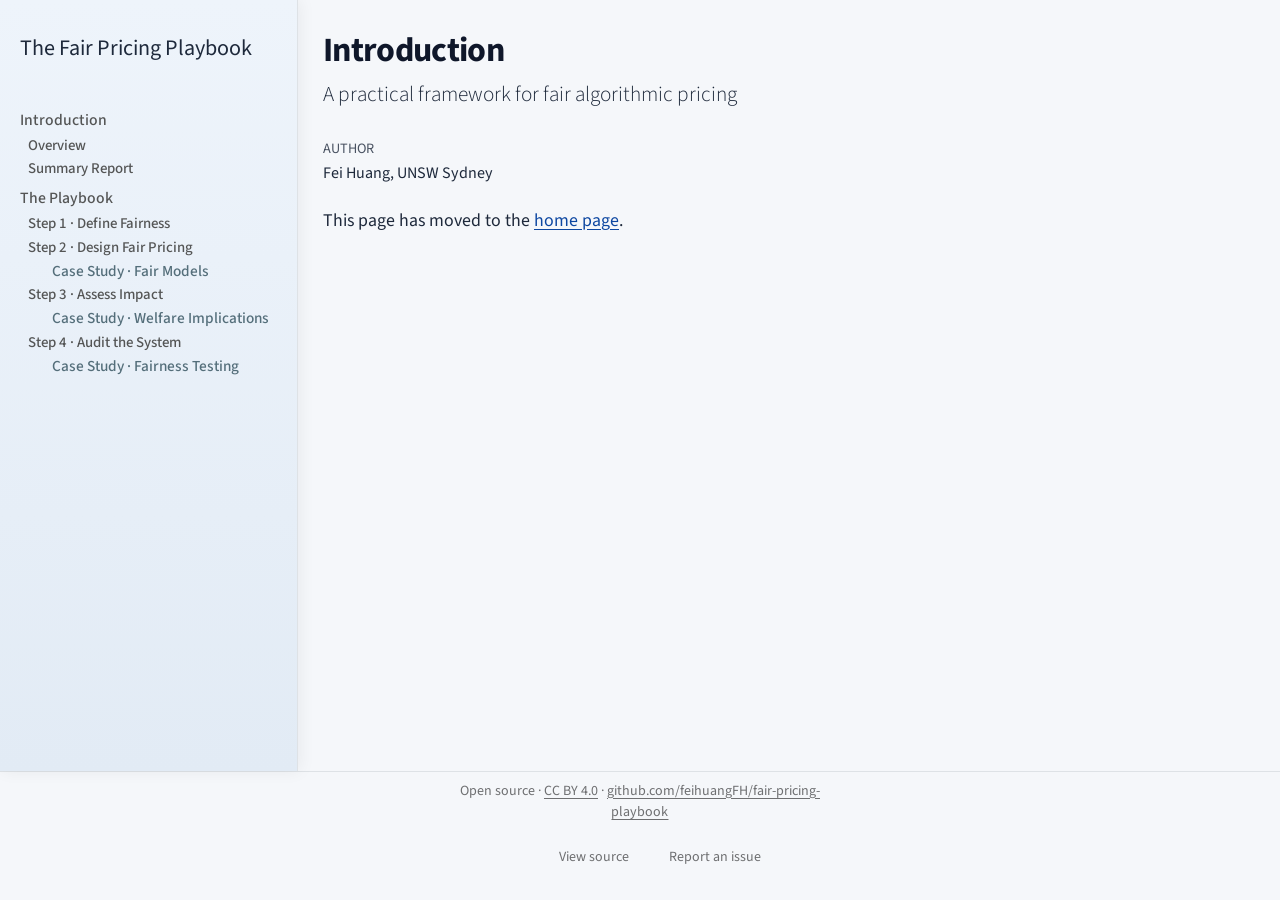
==== docs/Case-Studies/index.html @ 05a7a582 "Open source cleanup: remove private/unnecessary files, add CC BY 4.0 footer - Remove paper PDFs, LaT" ====
<!DOCTYPE html>
<html xmlns="http://www.w3.org/1999/xhtml" lang="en" xml:lang="en"><head>

<meta charset="utf-8">
<meta name="generator" content="quarto-1.5.57">

<meta name="viewport" content="width=device-width, initial-scale=1.0, user-scalable=yes">

<meta name="author" content="Fei Huang, UNSW Sydney">

<title>Introduction – The Fair Pricing Playbook</title>
<style>
code{white-space: pre-wrap;}
span.smallcaps{font-variant: small-caps;}
div.columns{display: flex; gap: min(4vw, 1.5em);}
div.column{flex: auto; overflow-x: auto;}
div.hanging-indent{margin-left: 1.5em; text-indent: -1.5em;}
ul.task-list{list-style: none;}
ul.task-list li input[type="checkbox"] {
  width: 0.8em;
  margin: 0 0.8em 0.2em -1em; /* quarto-specific, see https://github.com/quarto-dev/quarto-cli/issues/4556 */ 
  vertical-align: middle;
}
</style>


<script src="../site_libs/quarto-nav/quarto-nav.js"></script>
<script src="../site_libs/quarto-nav/headroom.min.js"></script>
<script src="../site_libs/clipboard/clipboard.min.js"></script>
<script src="../site_libs/quarto-search/autocomplete.umd.js"></script>
<script src="../site_libs/quarto-search/fuse.min.js"></script>
<script src="../site_libs/quarto-search/quarto-search.js"></script>
<meta name="quarto:offset" content="../">
<script src="../site_libs/quarto-html/quarto.js"></script>
<script src="../site_libs/quarto-html/popper.min.js"></script>
<script src="../site_libs/quarto-html/tippy.umd.min.js"></script>
<script src="../site_libs/quarto-html/anchor.min.js"></script>
<link href="../site_libs/quarto-html/tippy.css" rel="stylesheet">
<link href="../site_libs/quarto-html/quarto-syntax-highlighting.css" rel="stylesheet" id="quarto-text-highlighting-styles">
<script src="../site_libs/bootstrap/bootstrap.min.js"></script>
<link href="../site_libs/bootstrap/bootstrap-icons.css" rel="stylesheet">
<link href="../site_libs/bootstrap/bootstrap.min.css" rel="stylesheet" id="quarto-bootstrap" data-mode="light">
<script id="quarto-search-options" type="application/json">{
  "location": "sidebar",
  "copy-button": false,
  "collapse-after": 3,
  "panel-placement": "start",
  "type": "textbox",
  "limit": 50,
  "keyboard-shortcut": [
    "f",
    "/",
    "s"
  ],
  "show-item-context": false,
  "language": {
    "search-no-results-text": "No results",
    "search-matching-documents-text": "matching documents",
    "search-copy-link-title": "Copy link to search",
    "search-hide-matches-text": "Hide additional matches",
    "search-more-match-text": "more match in this document",
    "search-more-matches-text": "more matches in this document",
    "search-clear-button-title": "Clear",
    "search-text-placeholder": "",
    "search-detached-cancel-button-title": "Cancel",
    "search-submit-button-title": "Submit",
    "search-label": "Search"
  }
}</script>
<script async="" src="https://www.googletagmanager.com/gtag/js?id=G-F11HECZVN7"></script>

<script type="text/javascript">

window.dataLayer = window.dataLayer || [];
function gtag(){dataLayer.push(arguments);}
gtag('js', new Date());
gtag('config', 'G-F11HECZVN7', { 'anonymize_ip': true});
</script>


</head>

<body class="nav-sidebar docked">

<div id="quarto-search-results"></div>
  <header id="quarto-header" class="headroom fixed-top">
  <nav class="quarto-secondary-nav">
    <div class="container-fluid d-flex">
      <button type="button" class="quarto-btn-toggle btn" data-bs-toggle="collapse" role="button" data-bs-target=".quarto-sidebar-collapse-item" aria-controls="quarto-sidebar" aria-expanded="false" aria-label="Toggle sidebar navigation" onclick="if (window.quartoToggleHeadroom) { window.quartoToggleHeadroom(); }">
        <i class="bi bi-layout-text-sidebar-reverse"></i>
      </button>
        <nav class="quarto-page-breadcrumbs" aria-label="breadcrumb"><ol class="breadcrumb"><li class="breadcrumb-item">
      The Fair Pricing Playbook
      </li></ol></nav>
        <a class="flex-grow-1" role="navigation" data-bs-toggle="collapse" data-bs-target=".quarto-sidebar-collapse-item" aria-controls="quarto-sidebar" aria-expanded="false" aria-label="Toggle sidebar navigation" onclick="if (window.quartoToggleHeadroom) { window.quartoToggleHeadroom(); }">      
        </a>
      <button type="button" class="btn quarto-search-button" aria-label="Search" onclick="window.quartoOpenSearch();">
        <i class="bi bi-search"></i>
      </button>
    </div>
  </nav>
</header>
<!-- content -->
<div id="quarto-content" class="quarto-container page-columns page-rows-contents page-layout-article">
<!-- sidebar -->
  <nav id="quarto-sidebar" class="sidebar collapse collapse-horizontal quarto-sidebar-collapse-item sidebar-navigation docked overflow-auto">
    <div class="pt-lg-2 mt-2 text-left sidebar-header">
    <div class="sidebar-title mb-0 py-0">
      <a href="../">The Fair Pricing Playbook</a> 
    </div>
      </div>
        <div class="mt-2 flex-shrink-0 align-items-center">
        <div class="sidebar-search">
        <div id="quarto-search" class="" title="Search"></div>
        </div>
        </div>
    <div class="sidebar-menu-container"> 
    <ul class="list-unstyled mt-1">
        <li class="sidebar-item sidebar-item-section">
      <div class="sidebar-item-container"> 
            <a class="sidebar-item-text sidebar-link text-start" data-bs-toggle="collapse" data-bs-target="#quarto-sidebar-section-1" role="navigation" aria-expanded="true">
 <span class="menu-text">Introduction</span></a>
          <a class="sidebar-item-toggle text-start" data-bs-toggle="collapse" data-bs-target="#quarto-sidebar-section-1" role="navigation" aria-expanded="true" aria-label="Toggle section">
            <i class="bi bi-chevron-right ms-2"></i>
          </a> 
      </div>
      <ul id="quarto-sidebar-section-1" class="collapse list-unstyled sidebar-section depth1 show">  
          <li class="sidebar-item">
  <div class="sidebar-item-container"> 
  <a href="../index.html" class="sidebar-item-text sidebar-link">
 <span class="menu-text">Overview</span></a>
  </div>
</li>
          <li class="sidebar-item">
  <div class="sidebar-item-container"> 
  <a href="../report.html" class="sidebar-item-text sidebar-link">
 <span class="menu-text">Summary Report</span></a>
  </div>
</li>
      </ul>
  </li>
        <li class="sidebar-item sidebar-item-section">
      <div class="sidebar-item-container"> 
            <a class="sidebar-item-text sidebar-link text-start" data-bs-toggle="collapse" data-bs-target="#quarto-sidebar-section-2" role="navigation" aria-expanded="true">
 <span class="menu-text">The Playbook</span></a>
          <a class="sidebar-item-toggle text-start" data-bs-toggle="collapse" data-bs-target="#quarto-sidebar-section-2" role="navigation" aria-expanded="true" aria-label="Toggle section">
            <i class="bi bi-chevron-right ms-2"></i>
          </a> 
      </div>
      <ul id="quarto-sidebar-section-2" class="collapse list-unstyled sidebar-section depth1 show">  
          <li class="sidebar-item">
  <div class="sidebar-item-container"> 
  <a href="../Playbook/Step-1-Define-Fairness.html" class="sidebar-item-text sidebar-link">
 <span class="menu-text">Step 1 · Define Fairness</span></a>
  </div>
</li>
          <li class="sidebar-item">
  <div class="sidebar-item-container"> 
  <a href="../Playbook/Step-2-Design-Fair-Pricing.html" class="sidebar-item-text sidebar-link">
 <span class="menu-text">Step 2 · Design Fair Pricing</span></a>
  </div>
</li>
          <li class="sidebar-item">
  <div class="sidebar-item-container"> 
  <a href="../Case Study 1/case_study1.html" class="sidebar-item-text sidebar-link">
 <span class="menu-text">Case Study · Fair Models</span></a>
  </div>
</li>
          <li class="sidebar-item">
  <div class="sidebar-item-container"> 
  <a href="../Playbook/Step-3-Assess-Impact.html" class="sidebar-item-text sidebar-link">
 <span class="menu-text">Step 3 · Assess Impact</span></a>
  </div>
</li>
          <li class="sidebar-item">
  <div class="sidebar-item-container"> 
  <a href="../Case Study 2/case_study2.html" class="sidebar-item-text sidebar-link">
 <span class="menu-text">Case Study · Welfare Implications</span></a>
  </div>
</li>
          <li class="sidebar-item">
  <div class="sidebar-item-container"> 
  <a href="../Playbook/Step-4-Audit-the-System.html" class="sidebar-item-text sidebar-link">
 <span class="menu-text">Step 4 · Audit the System</span></a>
  </div>
</li>
          <li class="sidebar-item">
  <div class="sidebar-item-container"> 
  <a href="../Case Study 3/case_study3.html" class="sidebar-item-text sidebar-link">
 <span class="menu-text">Case Study · Fairness Testing</span></a>
  </div>
</li>
      </ul>
  </li>
    </ul>
    </div>
</nav>
<div id="quarto-sidebar-glass" class="quarto-sidebar-collapse-item" data-bs-toggle="collapse" data-bs-target=".quarto-sidebar-collapse-item"></div>
<!-- margin-sidebar -->
    <div id="quarto-margin-sidebar" class="sidebar margin-sidebar zindex-bottom">
        
    </div>
<!-- main -->
<main class="content" id="quarto-document-content">

<header id="title-block-header" class="quarto-title-block default">
<div class="quarto-title">
<h1 class="title">Introduction</h1>
<p class="subtitle lead">A practical framework for fair algorithmic pricing</p>
</div>



<div class="quarto-title-meta">

    <div>
    <div class="quarto-title-meta-heading">Author</div>
    <div class="quarto-title-meta-contents">
             <p>Fei Huang, UNSW Sydney </p>
          </div>
  </div>
    
  
    
  </div>
  


</header>


<p>This page has moved to the <a href="../index.html#four-steps">home page</a>.</p>



</main> <!-- /main -->
<script id="quarto-html-after-body" type="application/javascript">
window.document.addEventListener("DOMContentLoaded", function (event) {
  const toggleBodyColorMode = (bsSheetEl) => {
    const mode = bsSheetEl.getAttribute("data-mode");
    const bodyEl = window.document.querySelector("body");
    if (mode === "dark") {
      bodyEl.classList.add("quarto-dark");
      bodyEl.classList.remove("quarto-light");
    } else {
      bodyEl.classList.add("quarto-light");
      bodyEl.classList.remove("quarto-dark");
    }
  }
  const toggleBodyColorPrimary = () => {
    const bsSheetEl = window.document.querySelector("link#quarto-bootstrap");
    if (bsSheetEl) {
      toggleBodyColorMode(bsSheetEl);
    }
  }
  toggleBodyColorPrimary();  
  const icon = "";
  const anchorJS = new window.AnchorJS();
  anchorJS.options = {
    placement: 'right',
    icon: icon
  };
  anchorJS.add('.anchored');
  const isCodeAnnotation = (el) => {
    for (const clz of el.classList) {
      if (clz.startsWith('code-annotation-')) {                     
        return true;
      }
    }
    return false;
  }
  const onCopySuccess = function(e) {
    // button target
    const button = e.trigger;
    // don't keep focus
    button.blur();
    // flash "checked"
    button.classList.add('code-copy-button-checked');
    var currentTitle = button.getAttribute("title");
    button.setAttribute("title", "Copied!");
    let tooltip;
    if (window.bootstrap) {
      button.setAttribute("data-bs-toggle", "tooltip");
      button.setAttribute("data-bs-placement", "left");
      button.setAttribute("data-bs-title", "Copied!");
      tooltip = new bootstrap.Tooltip(button, 
        { trigger: "manual", 
          customClass: "code-copy-button-tooltip",
          offset: [0, -8]});
      tooltip.show();    
    }
    setTimeout(function() {
      if (tooltip) {
        tooltip.hide();
        button.removeAttribute("data-bs-title");
        button.removeAttribute("data-bs-toggle");
        button.removeAttribute("data-bs-placement");
      }
      button.setAttribute("title", currentTitle);
      button.classList.remove('code-copy-button-checked');
    }, 1000);
    // clear code selection
    e.clearSelection();
  }
  const getTextToCopy = function(trigger) {
      const codeEl = trigger.previousElementSibling.cloneNode(true);
      for (const childEl of codeEl.children) {
        if (isCodeAnnotation(childEl)) {
          childEl.remove();
        }
      }
      return codeEl.innerText;
  }
  const clipboard = new window.ClipboardJS('.code-copy-button:not([data-in-quarto-modal])', {
    text: getTextToCopy
  });
  clipboard.on('success', onCopySuccess);
  if (window.document.getElementById('quarto-embedded-source-code-modal')) {
    // For code content inside modals, clipBoardJS needs to be initialized with a container option
    // TODO: Check when it could be a function (https://github.com/zenorocha/clipboard.js/issues/860)
    const clipboardModal = new window.ClipboardJS('.code-copy-button[data-in-quarto-modal]', {
      text: getTextToCopy,
      container: window.document.getElementById('quarto-embedded-source-code-modal')
    });
    clipboardModal.on('success', onCopySuccess);
  }
    var localhostRegex = new RegExp(/^(?:http|https):\/\/localhost\:?[0-9]*\//);
    var mailtoRegex = new RegExp(/^mailto:/);
      var filterRegex = new RegExp("https:\/\/fair\.feihuang\.org");
    var isInternal = (href) => {
        return filterRegex.test(href) || localhostRegex.test(href) || mailtoRegex.test(href);
    }
    // Inspect non-navigation links and adorn them if external
 	var links = window.document.querySelectorAll('a[href]:not(.nav-link):not(.navbar-brand):not(.toc-action):not(.sidebar-link):not(.sidebar-item-toggle):not(.pagination-link):not(.no-external):not([aria-hidden]):not(.dropdown-item):not(.quarto-navigation-tool):not(.about-link)');
    for (var i=0; i<links.length; i++) {
      const link = links[i];
      if (!isInternal(link.href)) {
        // undo the damage that might have been done by quarto-nav.js in the case of
        // links that we want to consider external
        if (link.dataset.originalHref !== undefined) {
          link.href = link.dataset.originalHref;
        }
      }
    }
  function tippyHover(el, contentFn, onTriggerFn, onUntriggerFn) {
    const config = {
      allowHTML: true,
      maxWidth: 500,
      delay: 100,
      arrow: false,
      appendTo: function(el) {
          return el.parentElement;
      },
      interactive: true,
      interactiveBorder: 10,
      theme: 'quarto',
      placement: 'bottom-start',
    };
    if (contentFn) {
      config.content = contentFn;
    }
    if (onTriggerFn) {
      config.onTrigger = onTriggerFn;
    }
    if (onUntriggerFn) {
      config.onUntrigger = onUntriggerFn;
    }
    window.tippy(el, config); 
  }
  const noterefs = window.document.querySelectorAll('a[role="doc-noteref"]');
  for (var i=0; i<noterefs.length; i++) {
    const ref = noterefs[i];
    tippyHover(ref, function() {
      // use id or data attribute instead here
      let href = ref.getAttribute('data-footnote-href') || ref.getAttribute('href');
      try { href = new URL(href).hash; } catch {}
      const id = href.replace(/^#\/?/, "");
      const note = window.document.getElementById(id);
      if (note) {
        return note.innerHTML;
      } else {
        return "";
      }
    });
  }
  const xrefs = window.document.querySelectorAll('a.quarto-xref');
  const processXRef = (id, note) => {
    // Strip column container classes
    const stripColumnClz = (el) => {
      el.classList.remove("page-full", "page-columns");
      if (el.children) {
        for (const child of el.children) {
          stripColumnClz(child);
        }
      }
    }
    stripColumnClz(note)
    if (id === null || id.startsWith('sec-')) {
      // Special case sections, only their first couple elements
      const container = document.createElement("div");
      if (note.children && note.children.length > 2) {
        container.appendChild(note.children[0].cloneNode(true));
        for (let i = 1; i < note.children.length; i++) {
          const child = note.children[i];
          if (child.tagName === "P" && child.innerText === "") {
            continue;
          } else {
            container.appendChild(child.cloneNode(true));
            break;
          }
        }
        if (window.Quarto?.typesetMath) {
          window.Quarto.typesetMath(container);
        }
        return container.innerHTML
      } else {
        if (window.Quarto?.typesetMath) {
          window.Quarto.typesetMath(note);
        }
        return note.innerHTML;
      }
    } else {
      // Remove any anchor links if they are present
      const anchorLink = note.querySelector('a.anchorjs-link');
      if (anchorLink) {
        anchorLink.remove();
      }
      if (window.Quarto?.typesetMath) {
        window.Quarto.typesetMath(note);
      }
      // TODO in 1.5, we should make sure this works without a callout special case
      if (note.classList.contains("callout")) {
        return note.outerHTML;
      } else {
        return note.innerHTML;
      }
    }
  }
  for (var i=0; i<xrefs.length; i++) {
    const xref = xrefs[i];
    tippyHover(xref, undefined, function(instance) {
      instance.disable();
      let url = xref.getAttribute('href');
      let hash = undefined; 
      if (url.startsWith('#')) {
        hash = url;
      } else {
        try { hash = new URL(url).hash; } catch {}
      }
      if (hash) {
        const id = hash.replace(/^#\/?/, "");
        const note = window.document.getElementById(id);
        if (note !== null) {
          try {
            const html = processXRef(id, note.cloneNode(true));
            instance.setContent(html);
          } finally {
            instance.enable();
            instance.show();
          }
        } else {
          // See if we can fetch this
          fetch(url.split('#')[0])
          .then(res => res.text())
          .then(html => {
            const parser = new DOMParser();
            const htmlDoc = parser.parseFromString(html, "text/html");
            const note = htmlDoc.getElementById(id);
            if (note !== null) {
              const html = processXRef(id, note);
              instance.setContent(html);
            } 
          }).finally(() => {
            instance.enable();
            instance.show();
          });
        }
      } else {
        // See if we can fetch a full url (with no hash to target)
        // This is a special case and we should probably do some content thinning / targeting
        fetch(url)
        .then(res => res.text())
        .then(html => {
          const parser = new DOMParser();
          const htmlDoc = parser.parseFromString(html, "text/html");
          const note = htmlDoc.querySelector('main.content');
          if (note !== null) {
            // This should only happen for chapter cross references
            // (since there is no id in the URL)
            // remove the first header
            if (note.children.length > 0 && note.children[0].tagName === "HEADER") {
              note.children[0].remove();
            }
            const html = processXRef(null, note);
            instance.setContent(html);
          } 
        }).finally(() => {
          instance.enable();
          instance.show();
        });
      }
    }, function(instance) {
    });
  }
      let selectedAnnoteEl;
      const selectorForAnnotation = ( cell, annotation) => {
        let cellAttr = 'data-code-cell="' + cell + '"';
        let lineAttr = 'data-code-annotation="' +  annotation + '"';
        const selector = 'span[' + cellAttr + '][' + lineAttr + ']';
        return selector;
      }
      const selectCodeLines = (annoteEl) => {
        const doc = window.document;
        const targetCell = annoteEl.getAttribute("data-target-cell");
        const targetAnnotation = annoteEl.getAttribute("data-target-annotation");
        const annoteSpan = window.document.querySelector(selectorForAnnotation(targetCell, targetAnnotation));
        const lines = annoteSpan.getAttribute("data-code-lines").split(",");
        const lineIds = lines.map((line) => {
          return targetCell + "-" + line;
        })
        let top = null;
        let height = null;
        let parent = null;
        if (lineIds.length > 0) {
            //compute the position of the single el (top and bottom and make a div)
            const el = window.document.getElementById(lineIds[0]);
            top = el.offsetTop;
            height = el.offsetHeight;
            parent = el.parentElement.parentElement;
          if (lineIds.length > 1) {
            const lastEl = window.document.getElementById(lineIds[lineIds.length - 1]);
            const bottom = lastEl.offsetTop + lastEl.offsetHeight;
            height = bottom - top;
          }
          if (top !== null && height !== null && parent !== null) {
            // cook up a div (if necessary) and position it 
            let div = window.document.getElementById("code-annotation-line-highlight");
            if (div === null) {
              div = window.document.createElement("div");
              div.setAttribute("id", "code-annotation-line-highlight");
              div.style.position = 'absolute';
              parent.appendChild(div);
            }
            div.style.top = top - 2 + "px";
            div.style.height = height + 4 + "px";
            div.style.left = 0;
            let gutterDiv = window.document.getElementById("code-annotation-line-highlight-gutter");
            if (gutterDiv === null) {
              gutterDiv = window.document.createElement("div");
              gutterDiv.setAttribute("id", "code-annotation-line-highlight-gutter");
              gutterDiv.style.position = 'absolute';
              const codeCell = window.document.getElementById(targetCell);
              const gutter = codeCell.querySelector('.code-annotation-gutter');
              gutter.appendChild(gutterDiv);
            }
            gutterDiv.style.top = top - 2 + "px";
            gutterDiv.style.height = height + 4 + "px";
          }
          selectedAnnoteEl = annoteEl;
        }
      };
      const unselectCodeLines = () => {
        const elementsIds = ["code-annotation-line-highlight", "code-annotation-line-highlight-gutter"];
        elementsIds.forEach((elId) => {
          const div = window.document.getElementById(elId);
          if (div) {
            div.remove();
          }
        });
        selectedAnnoteEl = undefined;
      };
        // Handle positioning of the toggle
    window.addEventListener(
      "resize",
      throttle(() => {
        elRect = undefined;
        if (selectedAnnoteEl) {
          selectCodeLines(selectedAnnoteEl);
        }
      }, 10)
    );
    function throttle(fn, ms) {
    let throttle = false;
    let timer;
      return (...args) => {
        if(!throttle) { // first call gets through
            fn.apply(this, args);
            throttle = true;
        } else { // all the others get throttled
            if(timer) clearTimeout(timer); // cancel #2
            timer = setTimeout(() => {
              fn.apply(this, args);
              timer = throttle = false;
            }, ms);
        }
      };
    }
      // Attach click handler to the DT
      const annoteDls = window.document.querySelectorAll('dt[data-target-cell]');
      for (const annoteDlNode of annoteDls) {
        annoteDlNode.addEventListener('click', (event) => {
          const clickedEl = event.target;
          if (clickedEl !== selectedAnnoteEl) {
            unselectCodeLines();
            const activeEl = window.document.querySelector('dt[data-target-cell].code-annotation-active');
            if (activeEl) {
              activeEl.classList.remove('code-annotation-active');
            }
            selectCodeLines(clickedEl);
            clickedEl.classList.add('code-annotation-active');
          } else {
            // Unselect the line
            unselectCodeLines();
            clickedEl.classList.remove('code-annotation-active');
          }
        });
      }
  const findCites = (el) => {
    const parentEl = el.parentElement;
    if (parentEl) {
      const cites = parentEl.dataset.cites;
      if (cites) {
        return {
          el,
          cites: cites.split(' ')
        };
      } else {
        return findCites(el.parentElement)
      }
    } else {
      return undefined;
    }
  };
  var bibliorefs = window.document.querySelectorAll('a[role="doc-biblioref"]');
  for (var i=0; i<bibliorefs.length; i++) {
    const ref = bibliorefs[i];
    const citeInfo = findCites(ref);
    if (citeInfo) {
      tippyHover(citeInfo.el, function() {
        var popup = window.document.createElement('div');
        citeInfo.cites.forEach(function(cite) {
          var citeDiv = window.document.createElement('div');
          citeDiv.classList.add('hanging-indent');
          citeDiv.classList.add('csl-entry');
          var biblioDiv = window.document.getElementById('ref-' + cite);
          if (biblioDiv) {
            citeDiv.innerHTML = biblioDiv.innerHTML;
          }
          popup.appendChild(citeDiv);
        });
        return popup.innerHTML;
      });
    }
  }
});
</script>
</div> <!-- /content -->
<footer class="footer">
  <div class="nav-footer">
    <div class="nav-footer-left">
      &nbsp;
    </div>   
    <div class="nav-footer-center">
<p>Open source · <a href="https://creativecommons.org/licenses/by/4.0/">CC BY 4.0</a> · <a href="https://github.com/feihuangFH/fair-pricing-playbook">github.com/feihuangFH/fair-pricing-playbook</a></p>
<div class="toc-actions"><ul><li><a href="https://github.com/feihuangFH/fair-pricing-playbook/blob/main/Case-Studies/index.qmd" class="toc-action"><i class="bi bi-github"></i>View source</a></li><li><a href="https://github.com/feihuangFH/fair-pricing-playbook/issues/new" class="toc-action"><i class="bi empty"></i>Report an issue</a></li></ul></div></div>
    <div class="nav-footer-right">
      &nbsp;
    </div>
  </div>
</footer>




</body></html>
---- docs/site_libs/quarto-html/tippy.css ----
.tippy-box[data-animation=fade][data-state=hidden]{opacity:0}[data-tippy-root]{max-width:calc(100vw - 10px)}.tippy-box{position:relative;background-color:#333;color:#fff;border-radius:4px;font-size:14px;line-height:1.4;white-space:normal;outline:0;transition-property:transform,visibility,opacity}.tippy-box[data-placement^=top]>.tippy-arrow{bottom:0}.tippy-box[data-placement^=top]>.tippy-arrow:before{bottom:-7px;left:0;border-width:8px 8px 0;border-top-color:initial;transform-origin:center top}.tippy-box[data-placement^=bottom]>.tippy-arrow{top:0}.tippy-box[data-placement^=bottom]>.tippy-arrow:before{top:-7px;left:0;border-width:0 8px 8px;border-bottom-color:initial;transform-origin:center bottom}.tippy-box[data-placement^=left]>.tippy-arrow{right:0}.tippy-box[data-placement^=left]>.tippy-arrow:before{border-width:8px 0 8px 8px;border-left-color:initial;right:-7px;transform-origin:center left}.tippy-box[data-placement^=right]>.tippy-arrow{left:0}.tippy-box[data-placement^=right]>.tippy-arrow:before{left:-7px;border-width:8px 8px 8px 0;border-right-color:initial;transform-origin:center right}.tippy-box[data-inertia][data-state=visible]{transition-timing-function:cubic-bezier(.54,1.5,.38,1.11)}.tippy-arrow{width:16px;height:16px;color:#333}.tippy-arrow:before{content:"";position:absolute;border-color:transparent;border-style:solid}.tippy-content{position:relative;padding:5px 9px;z-index:1}
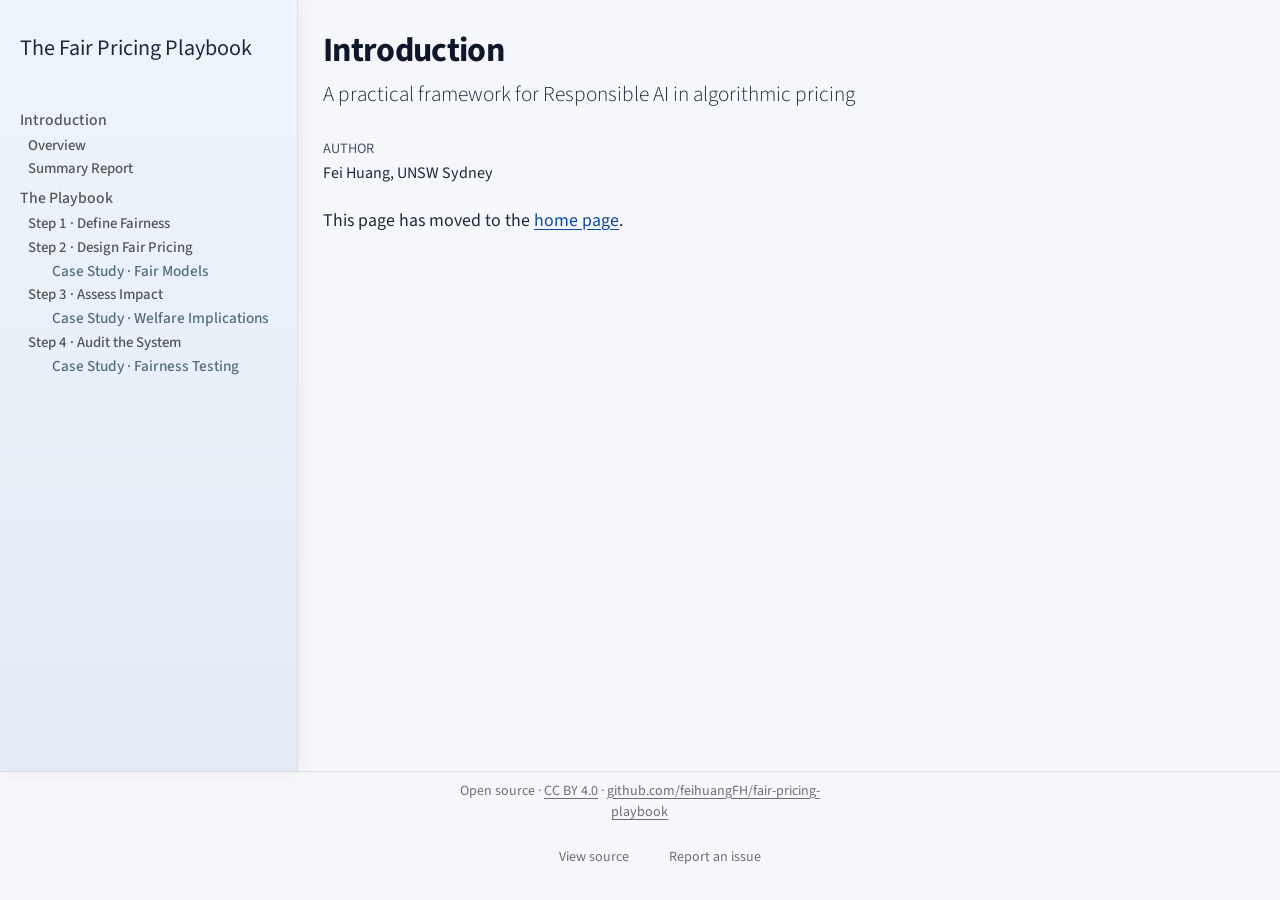
==== commit 620ab6bc: "Update subtitle consistently across index, report, quarto.yml, CITATION.cff and BibTeX blocks" ====
--- a/docs/Case-Studies/index.html
+++ b/docs/Case-Studies/index.html
@@ -206,7 +206,7 @@
 <header id="title-block-header" class="quarto-title-block default">
 <div class="quarto-title">
 <h1 class="title">Introduction</h1>
-<p class="subtitle lead">A practical framework for fair algorithmic pricing</p>
+<p class="subtitle lead">A practical framework for Responsible AI in algorithmic pricing</p>
 </div>
 
 
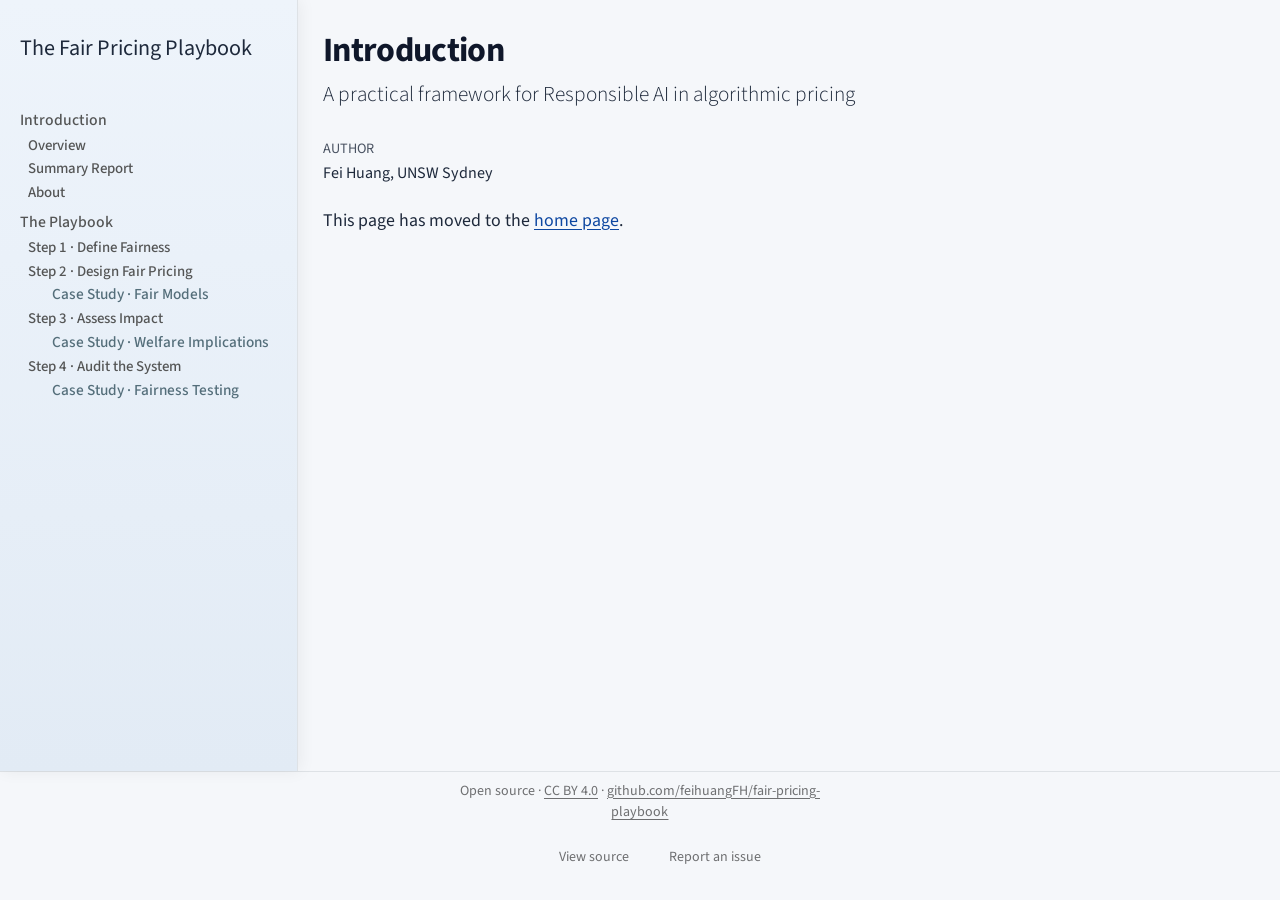
==== commit f360d1a5: "Layout improvements: About page, condensed findings, next-step navigation - Move author bio, acknowl" ====
--- a/docs/Case-Studies/index.html
+++ b/docs/Case-Studies/index.html
@@ -135,6 +135,12 @@
   <div class="sidebar-item-container"> 
   <a href="../report.html" class="sidebar-item-text sidebar-link">
  <span class="menu-text">Summary Report</span></a>
+  </div>
+</li>
+          <li class="sidebar-item">
+  <div class="sidebar-item-container"> 
+  <a href="../about.html" class="sidebar-item-text sidebar-link">
+ <span class="menu-text">About</span></a>
   </div>
 </li>
       </ul>
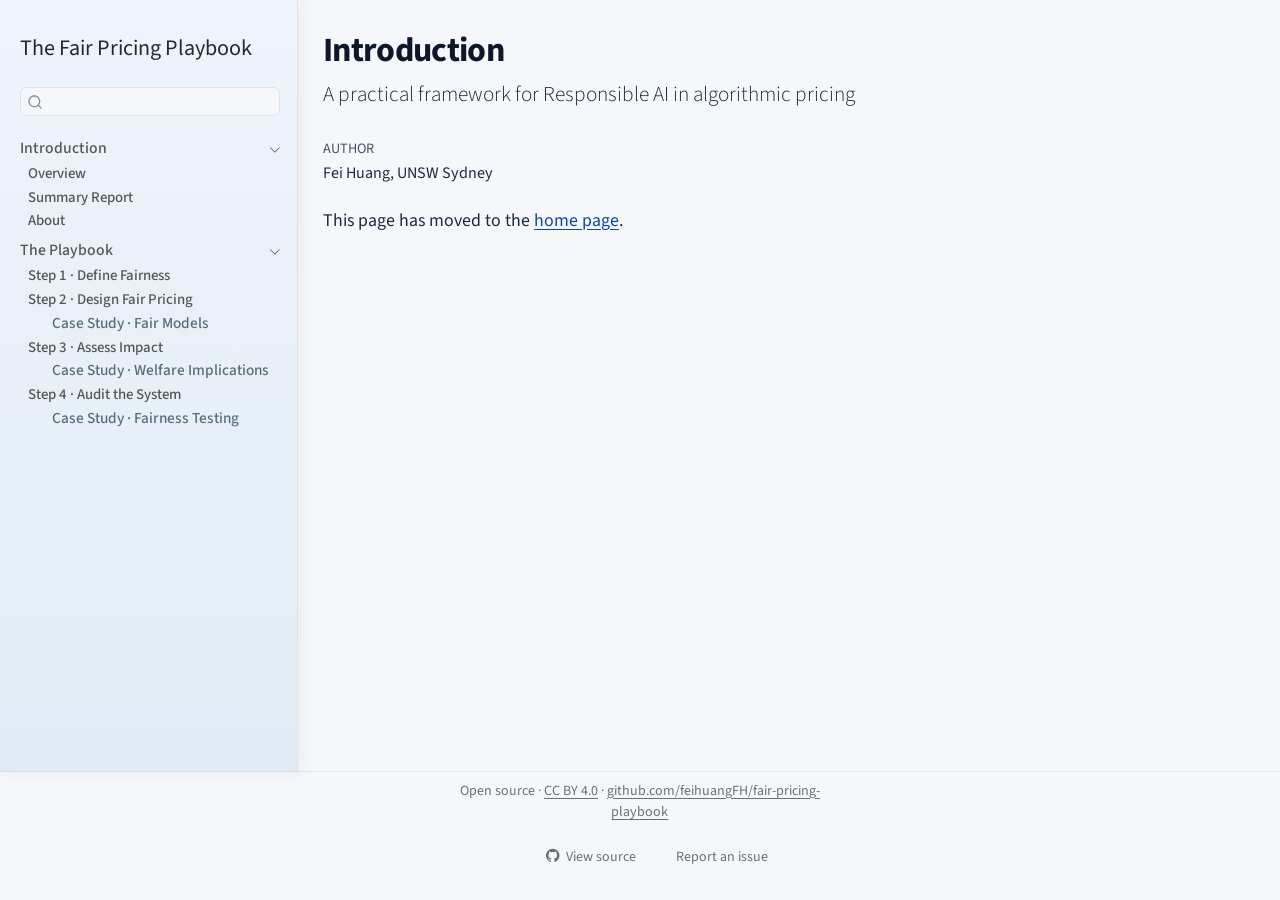
==== commit 4477f498: "Clarify pricing outcome variables and expand ethical frameworks in Step 1 - Add pure premium, techni" ====
--- a/docs/Case-Studies/index.html
+++ b/docs/Case-Studies/index.html
@@ -2,7 +2,7 @@
 <html xmlns="http://www.w3.org/1999/xhtml" lang="en" xml:lang="en"><head>
 
 <meta charset="utf-8">
-<meta name="generator" content="quarto-1.5.57">
+<meta name="generator" content="quarto-1.9.38">
 
 <meta name="viewport" content="width=device-width, initial-scale=1.0, user-scalable=yes">
 
@@ -10,6 +10,9 @@
 
 <title>Introduction – The Fair Pricing Playbook</title>
 <style>
+/* Default styles provided by pandoc.
+** See https://pandoc.org/MANUAL.html#variables-for-html for config info.
+*/
 code{white-space: pre-wrap;}
 span.smallcaps{font-variant: small-caps;}
 div.columns{display: flex; gap: min(4vw, 1.5em);}
@@ -31,15 +34,16 @@
 <script src="../site_libs/quarto-search/fuse.min.js"></script>
 <script src="../site_libs/quarto-search/quarto-search.js"></script>
 <meta name="quarto:offset" content="../">
-<script src="../site_libs/quarto-html/quarto.js"></script>
+<script src="../site_libs/quarto-html/quarto.js" type="module"></script>
+<script src="../site_libs/quarto-html/tabsets/tabsets.js" type="module"></script>
 <script src="../site_libs/quarto-html/popper.min.js"></script>
 <script src="../site_libs/quarto-html/tippy.umd.min.js"></script>
 <script src="../site_libs/quarto-html/anchor.min.js"></script>
 <link href="../site_libs/quarto-html/tippy.css" rel="stylesheet">
-<link href="../site_libs/quarto-html/quarto-syntax-highlighting.css" rel="stylesheet" id="quarto-text-highlighting-styles">
+<link href="../site_libs/quarto-html/quarto-syntax-highlighting-2ed7f7ae727038b1aa95f4c24ad3a3a6.css" rel="stylesheet" id="quarto-text-highlighting-styles">
 <script src="../site_libs/bootstrap/bootstrap.min.js"></script>
 <link href="../site_libs/bootstrap/bootstrap-icons.css" rel="stylesheet">
-<link href="../site_libs/bootstrap/bootstrap.min.css" rel="stylesheet" id="quarto-bootstrap" data-mode="light">
+<link href="../site_libs/bootstrap/bootstrap-f5027254edf60712a57a618aca8afeff.min.css" rel="stylesheet" append-hash="true" id="quarto-bootstrap" data-mode="light">
 <script id="quarto-search-options" type="application/json">{
   "location": "sidebar",
   "copy-button": false,
@@ -80,7 +84,7 @@
 
 </head>
 
-<body class="nav-sidebar docked">
+<body class="nav-sidebar docked quarto-light">
 
 <div id="quarto-search-results"></div>
   <header id="quarto-header" class="headroom fixed-top">
@@ -241,239 +245,243 @@
 
 </main> <!-- /main -->
 <script id="quarto-html-after-body" type="application/javascript">
-window.document.addEventListener("DOMContentLoaded", function (event) {
-  const toggleBodyColorMode = (bsSheetEl) => {
-    const mode = bsSheetEl.getAttribute("data-mode");
-    const bodyEl = window.document.querySelector("body");
-    if (mode === "dark") {
-      bodyEl.classList.add("quarto-dark");
-      bodyEl.classList.remove("quarto-light");
-    } else {
-      bodyEl.classList.add("quarto-light");
-      bodyEl.classList.remove("quarto-dark");
-    }
-  }
-  const toggleBodyColorPrimary = () => {
-    const bsSheetEl = window.document.querySelector("link#quarto-bootstrap");
-    if (bsSheetEl) {
-      toggleBodyColorMode(bsSheetEl);
-    }
-  }
-  toggleBodyColorPrimary();  
-  const icon = "";
-  const anchorJS = new window.AnchorJS();
-  anchorJS.options = {
-    placement: 'right',
-    icon: icon
-  };
-  anchorJS.add('.anchored');
-  const isCodeAnnotation = (el) => {
-    for (const clz of el.classList) {
-      if (clz.startsWith('code-annotation-')) {                     
-        return true;
-      }
-    }
-    return false;
-  }
-  const onCopySuccess = function(e) {
-    // button target
-    const button = e.trigger;
-    // don't keep focus
-    button.blur();
-    // flash "checked"
-    button.classList.add('code-copy-button-checked');
-    var currentTitle = button.getAttribute("title");
-    button.setAttribute("title", "Copied!");
-    let tooltip;
-    if (window.bootstrap) {
-      button.setAttribute("data-bs-toggle", "tooltip");
-      button.setAttribute("data-bs-placement", "left");
-      button.setAttribute("data-bs-title", "Copied!");
-      tooltip = new bootstrap.Tooltip(button, 
-        { trigger: "manual", 
-          customClass: "code-copy-button-tooltip",
-          offset: [0, -8]});
-      tooltip.show();    
-    }
-    setTimeout(function() {
-      if (tooltip) {
-        tooltip.hide();
-        button.removeAttribute("data-bs-title");
-        button.removeAttribute("data-bs-toggle");
-        button.removeAttribute("data-bs-placement");
-      }
-      button.setAttribute("title", currentTitle);
-      button.classList.remove('code-copy-button-checked');
-    }, 1000);
-    // clear code selection
-    e.clearSelection();
-  }
-  const getTextToCopy = function(trigger) {
-      const codeEl = trigger.previousElementSibling.cloneNode(true);
+  window.document.addEventListener("DOMContentLoaded", function (event) {
+    const icon = "";
+    const anchorJS = new window.AnchorJS();
+    anchorJS.options = {
+      placement: 'right',
+      icon: icon
+    };
+    anchorJS.add('.anchored');
+    const isCodeAnnotation = (el) => {
+      for (const clz of el.classList) {
+        if (clz.startsWith('code-annotation-')) {                     
+          return true;
+        }
+      }
+      return false;
+    }
+    const onCopySuccess = function(e) {
+      // button target
+      const button = e.trigger;
+      // don't keep focus
+      button.blur();
+      // flash "checked"
+      button.classList.add('code-copy-button-checked');
+      var currentTitle = button.getAttribute("title");
+      button.setAttribute("title", "Copied!");
+      let tooltip;
+      if (window.bootstrap) {
+        button.setAttribute("data-bs-toggle", "tooltip");
+        button.setAttribute("data-bs-placement", "left");
+        button.setAttribute("data-bs-title", "Copied!");
+        tooltip = new bootstrap.Tooltip(button, 
+          { trigger: "manual", 
+            customClass: "code-copy-button-tooltip",
+            offset: [0, -8]});
+        tooltip.show();    
+      }
+      setTimeout(function() {
+        if (tooltip) {
+          tooltip.hide();
+          button.removeAttribute("data-bs-title");
+          button.removeAttribute("data-bs-toggle");
+          button.removeAttribute("data-bs-placement");
+        }
+        button.setAttribute("title", currentTitle);
+        button.classList.remove('code-copy-button-checked');
+      }, 1000);
+      // clear code selection
+      e.clearSelection();
+    }
+    const getTextToCopy = function(trigger) {
+      const outerScaffold = trigger.parentElement.cloneNode(true);
+      const codeEl = outerScaffold.querySelector('code');
       for (const childEl of codeEl.children) {
         if (isCodeAnnotation(childEl)) {
           childEl.remove();
         }
       }
       return codeEl.innerText;
-  }
-  const clipboard = new window.ClipboardJS('.code-copy-button:not([data-in-quarto-modal])', {
-    text: getTextToCopy
-  });
-  clipboard.on('success', onCopySuccess);
-  if (window.document.getElementById('quarto-embedded-source-code-modal')) {
-    // For code content inside modals, clipBoardJS needs to be initialized with a container option
-    // TODO: Check when it could be a function (https://github.com/zenorocha/clipboard.js/issues/860)
-    const clipboardModal = new window.ClipboardJS('.code-copy-button[data-in-quarto-modal]', {
-      text: getTextToCopy,
-      container: window.document.getElementById('quarto-embedded-source-code-modal')
+    }
+    const clipboard = new window.ClipboardJS('.code-copy-button:not([data-in-quarto-modal])', {
+      text: getTextToCopy
     });
-    clipboardModal.on('success', onCopySuccess);
-  }
-    var localhostRegex = new RegExp(/^(?:http|https):\/\/localhost\:?[0-9]*\//);
-    var mailtoRegex = new RegExp(/^mailto:/);
-      var filterRegex = new RegExp("https:\/\/fair\.feihuang\.org");
-    var isInternal = (href) => {
-        return filterRegex.test(href) || localhostRegex.test(href) || mailtoRegex.test(href);
-    }
-    // Inspect non-navigation links and adorn them if external
- 	var links = window.document.querySelectorAll('a[href]:not(.nav-link):not(.navbar-brand):not(.toc-action):not(.sidebar-link):not(.sidebar-item-toggle):not(.pagination-link):not(.no-external):not([aria-hidden]):not(.dropdown-item):not(.quarto-navigation-tool):not(.about-link)');
-    for (var i=0; i<links.length; i++) {
-      const link = links[i];
-      if (!isInternal(link.href)) {
-        // undo the damage that might have been done by quarto-nav.js in the case of
-        // links that we want to consider external
-        if (link.dataset.originalHref !== undefined) {
-          link.href = link.dataset.originalHref;
-        }
-      }
-    }
-  function tippyHover(el, contentFn, onTriggerFn, onUntriggerFn) {
-    const config = {
-      allowHTML: true,
-      maxWidth: 500,
-      delay: 100,
-      arrow: false,
-      appendTo: function(el) {
-          return el.parentElement;
-      },
-      interactive: true,
-      interactiveBorder: 10,
-      theme: 'quarto',
-      placement: 'bottom-start',
-    };
-    if (contentFn) {
-      config.content = contentFn;
-    }
-    if (onTriggerFn) {
-      config.onTrigger = onTriggerFn;
-    }
-    if (onUntriggerFn) {
-      config.onUntrigger = onUntriggerFn;
-    }
-    window.tippy(el, config); 
-  }
-  const noterefs = window.document.querySelectorAll('a[role="doc-noteref"]');
-  for (var i=0; i<noterefs.length; i++) {
-    const ref = noterefs[i];
-    tippyHover(ref, function() {
-      // use id or data attribute instead here
-      let href = ref.getAttribute('data-footnote-href') || ref.getAttribute('href');
-      try { href = new URL(href).hash; } catch {}
-      const id = href.replace(/^#\/?/, "");
-      const note = window.document.getElementById(id);
-      if (note) {
-        return note.innerHTML;
+    clipboard.on('success', onCopySuccess);
+    if (window.document.getElementById('quarto-embedded-source-code-modal')) {
+      const clipboardModal = new window.ClipboardJS('.code-copy-button[data-in-quarto-modal]', {
+        text: getTextToCopy,
+        container: window.document.getElementById('quarto-embedded-source-code-modal')
+      });
+      clipboardModal.on('success', onCopySuccess);
+    }
+      var localhostRegex = new RegExp(/^(?:http|https):\/\/localhost\:?[0-9]*\//);
+      var mailtoRegex = new RegExp(/^mailto:/);
+        var filterRegex = new RegExp("https:\/\/fair\.feihuang\.org");
+      var isInternal = (href) => {
+          return filterRegex.test(href) || localhostRegex.test(href) || mailtoRegex.test(href);
+      }
+      // Inspect non-navigation links and adorn them if external
+     var links = window.document.querySelectorAll('a[href]:not(.nav-link):not(.navbar-brand):not(.toc-action):not(.sidebar-link):not(.sidebar-item-toggle):not(.pagination-link):not(.no-external):not([aria-hidden]):not(.dropdown-item):not(.quarto-navigation-tool):not(.about-link)');
+      for (var i=0; i<links.length; i++) {
+        const link = links[i];
+        if (!isInternal(link.href)) {
+          // undo the damage that might have been done by quarto-nav.js in the case of
+          // links that we want to consider external
+          if (link.dataset.originalHref !== undefined) {
+            link.href = link.dataset.originalHref;
+          }
+        }
+      }
+    function tippyHover(el, contentFn, onTriggerFn, onUntriggerFn) {
+      const config = {
+        allowHTML: true,
+        maxWidth: 500,
+        delay: 100,
+        arrow: false,
+        appendTo: function(el) {
+            return el.parentElement;
+        },
+        interactive: true,
+        interactiveBorder: 10,
+        theme: 'quarto',
+        placement: 'bottom-start',
+      };
+      if (contentFn) {
+        config.content = contentFn;
+      }
+      if (onTriggerFn) {
+        config.onTrigger = onTriggerFn;
+      }
+      if (onUntriggerFn) {
+        config.onUntrigger = onUntriggerFn;
+      }
+      window.tippy(el, config); 
+    }
+    const noterefs = window.document.querySelectorAll('a[role="doc-noteref"]');
+    for (var i=0; i<noterefs.length; i++) {
+      const ref = noterefs[i];
+      tippyHover(ref, function() {
+        // use id or data attribute instead here
+        let href = ref.getAttribute('data-footnote-href') || ref.getAttribute('href');
+        try { href = new URL(href).hash; } catch {}
+        const id = href.replace(/^#\/?/, "");
+        const note = window.document.getElementById(id);
+        if (note) {
+          return note.innerHTML;
+        } else {
+          return "";
+        }
+      });
+    }
+    const xrefs = window.document.querySelectorAll('a.quarto-xref');
+    const processXRef = (id, note) => {
+      // Strip column container classes
+      const stripColumnClz = (el) => {
+        el.classList.remove("page-full", "page-columns");
+        if (el.children) {
+          for (const child of el.children) {
+            stripColumnClz(child);
+          }
+        }
+      }
+      stripColumnClz(note)
+      if (id === null || id.startsWith('sec-')) {
+        // Special case sections, only their first couple elements
+        const container = document.createElement("div");
+        if (note.children && note.children.length > 2) {
+          container.appendChild(note.children[0].cloneNode(true));
+          for (let i = 1; i < note.children.length; i++) {
+            const child = note.children[i];
+            if (child.tagName === "P" && child.innerText === "") {
+              continue;
+            } else {
+              container.appendChild(child.cloneNode(true));
+              break;
+            }
+          }
+          if (window.Quarto?.typesetMath) {
+            window.Quarto.typesetMath(container);
+          }
+          return container.innerHTML
+        } else {
+          if (window.Quarto?.typesetMath) {
+            window.Quarto.typesetMath(note);
+          }
+          return note.innerHTML;
+        }
       } else {
-        return "";
-      }
-    });
-  }
-  const xrefs = window.document.querySelectorAll('a.quarto-xref');
-  const processXRef = (id, note) => {
-    // Strip column container classes
-    const stripColumnClz = (el) => {
-      el.classList.remove("page-full", "page-columns");
-      if (el.children) {
-        for (const child of el.children) {
-          stripColumnClz(child);
-        }
-      }
-    }
-    stripColumnClz(note)
-    if (id === null || id.startsWith('sec-')) {
-      // Special case sections, only their first couple elements
-      const container = document.createElement("div");
-      if (note.children && note.children.length > 2) {
-        container.appendChild(note.children[0].cloneNode(true));
-        for (let i = 1; i < note.children.length; i++) {
-          const child = note.children[i];
-          if (child.tagName === "P" && child.innerText === "") {
-            continue;
-          } else {
-            container.appendChild(child.cloneNode(true));
-            break;
-          }
-        }
-        if (window.Quarto?.typesetMath) {
-          window.Quarto.typesetMath(container);
-        }
-        return container.innerHTML
-      } else {
+        // Remove any anchor links if they are present
+        const anchorLink = note.querySelector('a.anchorjs-link');
+        if (anchorLink) {
+          anchorLink.remove();
+        }
         if (window.Quarto?.typesetMath) {
           window.Quarto.typesetMath(note);
         }
-        return note.innerHTML;
-      }
-    } else {
-      // Remove any anchor links if they are present
-      const anchorLink = note.querySelector('a.anchorjs-link');
-      if (anchorLink) {
-        anchorLink.remove();
-      }
-      if (window.Quarto?.typesetMath) {
-        window.Quarto.typesetMath(note);
-      }
-      // TODO in 1.5, we should make sure this works without a callout special case
-      if (note.classList.contains("callout")) {
-        return note.outerHTML;
-      } else {
-        return note.innerHTML;
-      }
-    }
-  }
-  for (var i=0; i<xrefs.length; i++) {
-    const xref = xrefs[i];
-    tippyHover(xref, undefined, function(instance) {
-      instance.disable();
-      let url = xref.getAttribute('href');
-      let hash = undefined; 
-      if (url.startsWith('#')) {
-        hash = url;
-      } else {
-        try { hash = new URL(url).hash; } catch {}
-      }
-      if (hash) {
-        const id = hash.replace(/^#\/?/, "");
-        const note = window.document.getElementById(id);
-        if (note !== null) {
-          try {
-            const html = processXRef(id, note.cloneNode(true));
-            instance.setContent(html);
-          } finally {
-            instance.enable();
-            instance.show();
-          }
+        if (note.classList.contains("callout")) {
+          return note.outerHTML;
         } else {
-          // See if we can fetch this
-          fetch(url.split('#')[0])
+          return note.innerHTML;
+        }
+      }
+    }
+    for (var i=0; i<xrefs.length; i++) {
+      const xref = xrefs[i];
+      tippyHover(xref, undefined, function(instance) {
+        instance.disable();
+        let url = xref.getAttribute('href');
+        let hash = undefined; 
+        if (url.startsWith('#')) {
+          hash = url;
+        } else {
+          try { hash = new URL(url).hash; } catch {}
+        }
+        if (hash) {
+          const id = hash.replace(/^#\/?/, "");
+          const note = window.document.getElementById(id);
+          if (note !== null) {
+            try {
+              const html = processXRef(id, note.cloneNode(true));
+              instance.setContent(html);
+            } finally {
+              instance.enable();
+              instance.show();
+            }
+          } else {
+            // See if we can fetch this
+            fetch(url.split('#')[0])
+            .then(res => res.text())
+            .then(html => {
+              const parser = new DOMParser();
+              const htmlDoc = parser.parseFromString(html, "text/html");
+              const note = htmlDoc.getElementById(id);
+              if (note !== null) {
+                const html = processXRef(id, note);
+                instance.setContent(html);
+              } 
+            }).finally(() => {
+              instance.enable();
+              instance.show();
+            });
+          }
+        } else {
+          // See if we can fetch a full url (with no hash to target)
+          // This is a special case and we should probably do some content thinning / targeting
+          fetch(url)
           .then(res => res.text())
           .then(html => {
             const parser = new DOMParser();
             const htmlDoc = parser.parseFromString(html, "text/html");
-            const note = htmlDoc.getElementById(id);
+            const note = htmlDoc.querySelector('main.content');
             if (note !== null) {
-              const html = processXRef(id, note);
+              // This should only happen for chapter cross references
+              // (since there is no id in the URL)
+              // remove the first header
+              if (note.children.length > 0 && note.children[0].tagName === "HEADER") {
+                note.children[0].remove();
+              }
+              const html = processXRef(null, note);
               instance.setContent(html);
             } 
           }).finally(() => {
@@ -481,185 +489,161 @@
             instance.show();
           });
         }
+      }, function(instance) {
+      });
+    }
+        let selectedAnnoteEl;
+        const selectorForAnnotation = ( cell, annotation) => {
+          let cellAttr = 'data-code-cell="' + cell + '"';
+          let lineAttr = 'data-code-annotation="' +  annotation + '"';
+          const selector = 'span[' + cellAttr + '][' + lineAttr + ']';
+          return selector;
+        }
+        const selectCodeLines = (annoteEl) => {
+          const doc = window.document;
+          const targetCell = annoteEl.getAttribute("data-target-cell");
+          const targetAnnotation = annoteEl.getAttribute("data-target-annotation");
+          const annoteSpan = window.document.querySelector(selectorForAnnotation(targetCell, targetAnnotation));
+          const lines = annoteSpan.getAttribute("data-code-lines").split(",");
+          const lineIds = lines.map((line) => {
+            return targetCell + "-" + line;
+          })
+          let top = null;
+          let height = null;
+          let parent = null;
+          if (lineIds.length > 0) {
+              //compute the position of the single el (top and bottom and make a div)
+              const el = window.document.getElementById(lineIds[0]);
+              top = el.offsetTop;
+              height = el.offsetHeight;
+              parent = el.parentElement.parentElement;
+            if (lineIds.length > 1) {
+              const lastEl = window.document.getElementById(lineIds[lineIds.length - 1]);
+              const bottom = lastEl.offsetTop + lastEl.offsetHeight;
+              height = bottom - top;
+            }
+            if (top !== null && height !== null && parent !== null) {
+              // cook up a div (if necessary) and position it 
+              let div = window.document.getElementById("code-annotation-line-highlight");
+              if (div === null) {
+                div = window.document.createElement("div");
+                div.setAttribute("id", "code-annotation-line-highlight");
+                div.style.position = 'absolute';
+                parent.appendChild(div);
+              }
+              div.style.top = top - 2 + "px";
+              div.style.height = height + 4 + "px";
+              div.style.left = 0;
+              let gutterDiv = window.document.getElementById("code-annotation-line-highlight-gutter");
+              if (gutterDiv === null) {
+                gutterDiv = window.document.createElement("div");
+                gutterDiv.setAttribute("id", "code-annotation-line-highlight-gutter");
+                gutterDiv.style.position = 'absolute';
+                const codeCell = window.document.getElementById(targetCell);
+                const gutter = codeCell.querySelector('.code-annotation-gutter');
+                gutter.appendChild(gutterDiv);
+              }
+              gutterDiv.style.top = top - 2 + "px";
+              gutterDiv.style.height = height + 4 + "px";
+            }
+            selectedAnnoteEl = annoteEl;
+          }
+        };
+        const unselectCodeLines = () => {
+          const elementsIds = ["code-annotation-line-highlight", "code-annotation-line-highlight-gutter"];
+          elementsIds.forEach((elId) => {
+            const div = window.document.getElementById(elId);
+            if (div) {
+              div.remove();
+            }
+          });
+          selectedAnnoteEl = undefined;
+        };
+          // Handle positioning of the toggle
+      window.addEventListener(
+        "resize",
+        throttle(() => {
+          elRect = undefined;
+          if (selectedAnnoteEl) {
+            selectCodeLines(selectedAnnoteEl);
+          }
+        }, 10)
+      );
+      function throttle(fn, ms) {
+      let throttle = false;
+      let timer;
+        return (...args) => {
+          if(!throttle) { // first call gets through
+              fn.apply(this, args);
+              throttle = true;
+          } else { // all the others get throttled
+              if(timer) clearTimeout(timer); // cancel #2
+              timer = setTimeout(() => {
+                fn.apply(this, args);
+                timer = throttle = false;
+              }, ms);
+          }
+        };
+      }
+        // Attach click handler to the DT
+        const annoteDls = window.document.querySelectorAll('dt[data-target-cell]');
+        for (const annoteDlNode of annoteDls) {
+          annoteDlNode.addEventListener('click', (event) => {
+            const clickedEl = event.target;
+            if (clickedEl !== selectedAnnoteEl) {
+              unselectCodeLines();
+              const activeEl = window.document.querySelector('dt[data-target-cell].code-annotation-active');
+              if (activeEl) {
+                activeEl.classList.remove('code-annotation-active');
+              }
+              selectCodeLines(clickedEl);
+              clickedEl.classList.add('code-annotation-active');
+            } else {
+              // Unselect the line
+              unselectCodeLines();
+              clickedEl.classList.remove('code-annotation-active');
+            }
+          });
+        }
+    const findCites = (el) => {
+      const parentEl = el.parentElement;
+      if (parentEl) {
+        const cites = parentEl.dataset.cites;
+        if (cites) {
+          return {
+            el,
+            cites: cites.split(' ')
+          };
+        } else {
+          return findCites(el.parentElement)
+        }
       } else {
-        // See if we can fetch a full url (with no hash to target)
-        // This is a special case and we should probably do some content thinning / targeting
-        fetch(url)
-        .then(res => res.text())
-        .then(html => {
-          const parser = new DOMParser();
-          const htmlDoc = parser.parseFromString(html, "text/html");
-          const note = htmlDoc.querySelector('main.content');
-          if (note !== null) {
-            // This should only happen for chapter cross references
-            // (since there is no id in the URL)
-            // remove the first header
-            if (note.children.length > 0 && note.children[0].tagName === "HEADER") {
-              note.children[0].remove();
+        return undefined;
+      }
+    };
+    var bibliorefs = window.document.querySelectorAll('a[role="doc-biblioref"]');
+    for (var i=0; i<bibliorefs.length; i++) {
+      const ref = bibliorefs[i];
+      const citeInfo = findCites(ref);
+      if (citeInfo) {
+        tippyHover(citeInfo.el, function() {
+          var popup = window.document.createElement('div');
+          citeInfo.cites.forEach(function(cite) {
+            var citeDiv = window.document.createElement('div');
+            citeDiv.classList.add('hanging-indent');
+            citeDiv.classList.add('csl-entry');
+            var biblioDiv = window.document.getElementById('ref-' + cite);
+            if (biblioDiv) {
+              citeDiv.innerHTML = biblioDiv.innerHTML;
             }
-            const html = processXRef(null, note);
-            instance.setContent(html);
-          } 
-        }).finally(() => {
-          instance.enable();
-          instance.show();
+            popup.appendChild(citeDiv);
+          });
+          return popup.innerHTML;
         });
       }
-    }, function(instance) {
-    });
-  }
-      let selectedAnnoteEl;
-      const selectorForAnnotation = ( cell, annotation) => {
-        let cellAttr = 'data-code-cell="' + cell + '"';
-        let lineAttr = 'data-code-annotation="' +  annotation + '"';
-        const selector = 'span[' + cellAttr + '][' + lineAttr + ']';
-        return selector;
-      }
-      const selectCodeLines = (annoteEl) => {
-        const doc = window.document;
-        const targetCell = annoteEl.getAttribute("data-target-cell");
-        const targetAnnotation = annoteEl.getAttribute("data-target-annotation");
-        const annoteSpan = window.document.querySelector(selectorForAnnotation(targetCell, targetAnnotation));
-        const lines = annoteSpan.getAttribute("data-code-lines").split(",");
-        const lineIds = lines.map((line) => {
-          return targetCell + "-" + line;
-        })
-        let top = null;
-        let height = null;
-        let parent = null;
-        if (lineIds.length > 0) {
-            //compute the position of the single el (top and bottom and make a div)
-            const el = window.document.getElementById(lineIds[0]);
-            top = el.offsetTop;
-            height = el.offsetHeight;
-            parent = el.parentElement.parentElement;
-          if (lineIds.length > 1) {
-            const lastEl = window.document.getElementById(lineIds[lineIds.length - 1]);
-            const bottom = lastEl.offsetTop + lastEl.offsetHeight;
-            height = bottom - top;
-          }
-          if (top !== null && height !== null && parent !== null) {
-            // cook up a div (if necessary) and position it 
-            let div = window.document.getElementById("code-annotation-line-highlight");
-            if (div === null) {
-              div = window.document.createElement("div");
-              div.setAttribute("id", "code-annotation-line-highlight");
-              div.style.position = 'absolute';
-              parent.appendChild(div);
-            }
-            div.style.top = top - 2 + "px";
-            div.style.height = height + 4 + "px";
-            div.style.left = 0;
-            let gutterDiv = window.document.getElementById("code-annotation-line-highlight-gutter");
-            if (gutterDiv === null) {
-              gutterDiv = window.document.createElement("div");
-              gutterDiv.setAttribute("id", "code-annotation-line-highlight-gutter");
-              gutterDiv.style.position = 'absolute';
-              const codeCell = window.document.getElementById(targetCell);
-              const gutter = codeCell.querySelector('.code-annotation-gutter');
-              gutter.appendChild(gutterDiv);
-            }
-            gutterDiv.style.top = top - 2 + "px";
-            gutterDiv.style.height = height + 4 + "px";
-          }
-          selectedAnnoteEl = annoteEl;
-        }
-      };
-      const unselectCodeLines = () => {
-        const elementsIds = ["code-annotation-line-highlight", "code-annotation-line-highlight-gutter"];
-        elementsIds.forEach((elId) => {
-          const div = window.document.getElementById(elId);
-          if (div) {
-            div.remove();
-          }
-        });
-        selectedAnnoteEl = undefined;
-      };
-        // Handle positioning of the toggle
-    window.addEventListener(
-      "resize",
-      throttle(() => {
-        elRect = undefined;
-        if (selectedAnnoteEl) {
-          selectCodeLines(selectedAnnoteEl);
-        }
-      }, 10)
-    );
-    function throttle(fn, ms) {
-    let throttle = false;
-    let timer;
-      return (...args) => {
-        if(!throttle) { // first call gets through
-            fn.apply(this, args);
-            throttle = true;
-        } else { // all the others get throttled
-            if(timer) clearTimeout(timer); // cancel #2
-            timer = setTimeout(() => {
-              fn.apply(this, args);
-              timer = throttle = false;
-            }, ms);
-        }
-      };
-    }
-      // Attach click handler to the DT
-      const annoteDls = window.document.querySelectorAll('dt[data-target-cell]');
-      for (const annoteDlNode of annoteDls) {
-        annoteDlNode.addEventListener('click', (event) => {
-          const clickedEl = event.target;
-          if (clickedEl !== selectedAnnoteEl) {
-            unselectCodeLines();
-            const activeEl = window.document.querySelector('dt[data-target-cell].code-annotation-active');
-            if (activeEl) {
-              activeEl.classList.remove('code-annotation-active');
-            }
-            selectCodeLines(clickedEl);
-            clickedEl.classList.add('code-annotation-active');
-          } else {
-            // Unselect the line
-            unselectCodeLines();
-            clickedEl.classList.remove('code-annotation-active');
-          }
-        });
-      }
-  const findCites = (el) => {
-    const parentEl = el.parentElement;
-    if (parentEl) {
-      const cites = parentEl.dataset.cites;
-      if (cites) {
-        return {
-          el,
-          cites: cites.split(' ')
-        };
-      } else {
-        return findCites(el.parentElement)
-      }
-    } else {
-      return undefined;
-    }
-  };
-  var bibliorefs = window.document.querySelectorAll('a[role="doc-biblioref"]');
-  for (var i=0; i<bibliorefs.length; i++) {
-    const ref = bibliorefs[i];
-    const citeInfo = findCites(ref);
-    if (citeInfo) {
-      tippyHover(citeInfo.el, function() {
-        var popup = window.document.createElement('div');
-        citeInfo.cites.forEach(function(cite) {
-          var citeDiv = window.document.createElement('div');
-          citeDiv.classList.add('hanging-indent');
-          citeDiv.classList.add('csl-entry');
-          var biblioDiv = window.document.getElementById('ref-' + cite);
-          if (biblioDiv) {
-            citeDiv.innerHTML = biblioDiv.innerHTML;
-          }
-          popup.appendChild(citeDiv);
-        });
-        return popup.innerHTML;
-      });
-    }
-  }
-});
-</script>
+    }
+  });
+  </script>
 </div> <!-- /content -->
 <footer class="footer">
   <div class="nav-footer">
--- a/docs/site_libs/quarto-html/quarto-syntax-highlighting-2ed7f7ae727038b1aa95f4c24ad3a3a6.css
+++ b/docs/site_libs/quarto-html/quarto-syntax-highlighting-2ed7f7ae727038b1aa95f4c24ad3a3a6.css
@@ -0,0 +1,219 @@
+/* quarto syntax highlight colors */
+:root {
+  --quarto-hl-kw-color: #1f1c1b;
+  --quarto-hl-fu-color: #644a9b;
+  --quarto-hl-va-color: #0057ae;
+  --quarto-hl-cf-color: #1f1c1b;
+  --quarto-hl-op-color: #ca60ca;
+  --quarto-hl-bu-color: #644a9b;
+  --quarto-hl-ex-color: #0095ff;
+  --quarto-hl-pp-color: #006e28;
+  --quarto-hl-at-color: #0057ae;
+  --quarto-hl-ch-color: #924c9d;
+  --quarto-hl-sc-color: #3daee9;
+  --quarto-hl-st-color: #bf0303;
+  --quarto-hl-vs-color: #bf0303;
+  --quarto-hl-ss-color: #ff5500;
+  --quarto-hl-im-color: #ff5500;
+  --quarto-hl-dt-color: #0057ae;
+  --quarto-hl-dv-color: #b08000;
+  --quarto-hl-bn-color: #b08000;
+  --quarto-hl-fl-color: #b08000;
+  --quarto-hl-cn-color: #aa5500;
+  --quarto-hl-co-color: #898887;
+  --quarto-hl-do-color: #607880;
+  --quarto-hl-an-color: #ca60ca;
+  --quarto-hl-cv-color: #0095ff;
+  --quarto-hl-re-color: #0057ae;
+  --quarto-hl-in-color: #b08000;
+  --quarto-hl-wa-color: #bf0303;
+  --quarto-hl-al-color: #bf0303;
+  --quarto-hl-er-color: #bf0303;
+}
+
+/* other quarto variables */
+:root {
+  --quarto-font-monospace: SFMono-Regular, Menlo, Monaco, Consolas, "Liberation Mono", "Courier New", monospace;
+}
+
+/* syntax highlight based on Pandoc's rules */
+pre > code.sourceCode > span {
+  color: #1f1c1b;
+  font-style: inherit;
+}
+
+code.sourceCode > span {
+  color: #1f1c1b;
+  font-style: inherit;
+}
+
+div.sourceCode,
+div.sourceCode pre.sourceCode {
+  color: #1f1c1b;
+  font-style: inherit;
+}
+
+/* Normal */
+code span {
+  color: #1f1c1b;
+  font-style: inherit;
+}
+
+/* Alert */
+code span.al {
+  color: #bf0303;
+  background-color: #f7e6e6;
+  font-weight: bold;
+}
+
+/* Annotation */
+code span.an {
+  color: #ca60ca;
+}
+
+/* Attribute */
+code span.at {
+  color: #0057ae;
+}
+
+/* BaseN */
+code span.bn {
+  color: #b08000;
+}
+
+/* BuiltIn */
+code span.bu {
+  color: #644a9b;
+  font-weight: bold;
+}
+
+/* ControlFlow */
+code span.cf {
+  color: #1f1c1b;
+  font-weight: bold;
+}
+
+/* Char */
+code span.ch {
+  color: #924c9d;
+}
+
+/* Constant */
+code span.cn {
+  color: #aa5500;
+}
+
+/* Comment */
+code span.co {
+  color: #898887;
+}
+
+/* CommentVar */
+code span.cv {
+  color: #0095ff;
+}
+
+/* Documentation */
+code span.do {
+  color: #607880;
+}
+
+/* DataType */
+code span.dt {
+  color: #0057ae;
+}
+
+/* DecVal */
+code span.dv {
+  color: #b08000;
+}
+
+/* Error */
+code span.er {
+  color: #bf0303;
+  text-decoration: underline;
+}
+
+/* Extension */
+code span.ex {
+  color: #0095ff;
+  font-weight: bold;
+}
+
+/* Float */
+code span.fl {
+  color: #b08000;
+}
+
+/* Function */
+code span.fu {
+  color: #644a9b;
+}
+
+/* Import */
+code span.im {
+  color: #ff5500;
+}
+
+/* Information */
+code span.in {
+  color: #b08000;
+}
+
+/* Keyword */
+code span.kw {
+  color: #1f1c1b;
+  font-weight: bold;
+}
+
+/* Operator */
+code span.op {
+  color: #ca60ca;
+}
+
+/* Preprocessor */
+code span.pp {
+  color: #006e28;
+}
+
+/* RegionMarker */
+code span.re {
+  color: #0057ae;
+  background-color: #e0e9f8;
+}
+
+/* SpecialChar */
+code span.sc {
+  color: #3daee9;
+}
+
+/* SpecialString */
+code span.ss {
+  color: #ff5500;
+}
+
+/* String */
+code span.st {
+  color: #bf0303;
+}
+
+/* Variable */
+code span.va {
+  color: #0057ae;
+}
+
+/* VerbatimString */
+code span.vs {
+  color: #bf0303;
+}
+
+/* Warning */
+code span.wa {
+  color: #bf0303;
+}
+
+.prevent-inlining {
+  content: "</";
+}
+
+/*# sourceMappingURL=82bdb7083bd87868860232436af3db76.css.map */
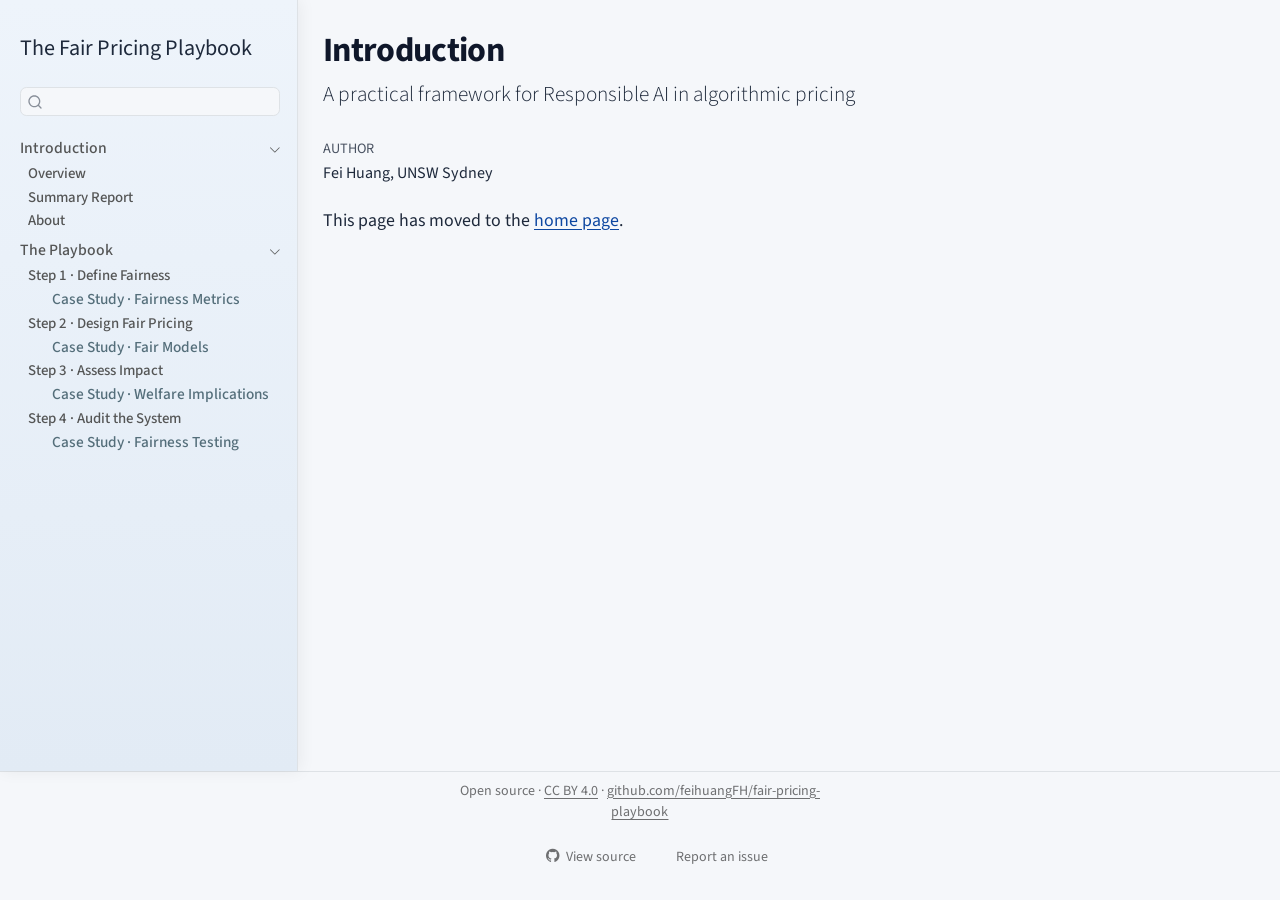
==== commit dbd2040f: "Add life insurance case study and renumber all case studies to match steps - Add a new qualitative c" ====
--- a/docs/Case-Studies/index.html
+++ b/docs/Case-Studies/index.html
@@ -166,13 +166,19 @@
 </li>
           <li class="sidebar-item">
   <div class="sidebar-item-container"> 
+  <a href="../Case Study 1/case_study1.html" class="sidebar-item-text sidebar-link">
+ <span class="menu-text">Case Study · Fairness Metrics</span></a>
+  </div>
+</li>
+          <li class="sidebar-item">
+  <div class="sidebar-item-container"> 
   <a href="../Playbook/Step-2-Design-Fair-Pricing.html" class="sidebar-item-text sidebar-link">
  <span class="menu-text">Step 2 · Design Fair Pricing</span></a>
   </div>
 </li>
           <li class="sidebar-item">
   <div class="sidebar-item-container"> 
-  <a href="../Case Study 1/case_study1.html" class="sidebar-item-text sidebar-link">
+  <a href="../Case Study 2/case_study2.html" class="sidebar-item-text sidebar-link">
  <span class="menu-text">Case Study · Fair Models</span></a>
   </div>
 </li>
@@ -184,7 +190,7 @@
 </li>
           <li class="sidebar-item">
   <div class="sidebar-item-container"> 
-  <a href="../Case Study 2/case_study2.html" class="sidebar-item-text sidebar-link">
+  <a href="../Case Study 3/case_study3.html" class="sidebar-item-text sidebar-link">
  <span class="menu-text">Case Study · Welfare Implications</span></a>
   </div>
 </li>
@@ -196,7 +202,7 @@
 </li>
           <li class="sidebar-item">
   <div class="sidebar-item-container"> 
-  <a href="../Case Study 3/case_study3.html" class="sidebar-item-text sidebar-link">
+  <a href="../Case Study 4/case_study4.html" class="sidebar-item-text sidebar-link">
  <span class="menu-text">Case Study · Fairness Testing</span></a>
   </div>
 </li>
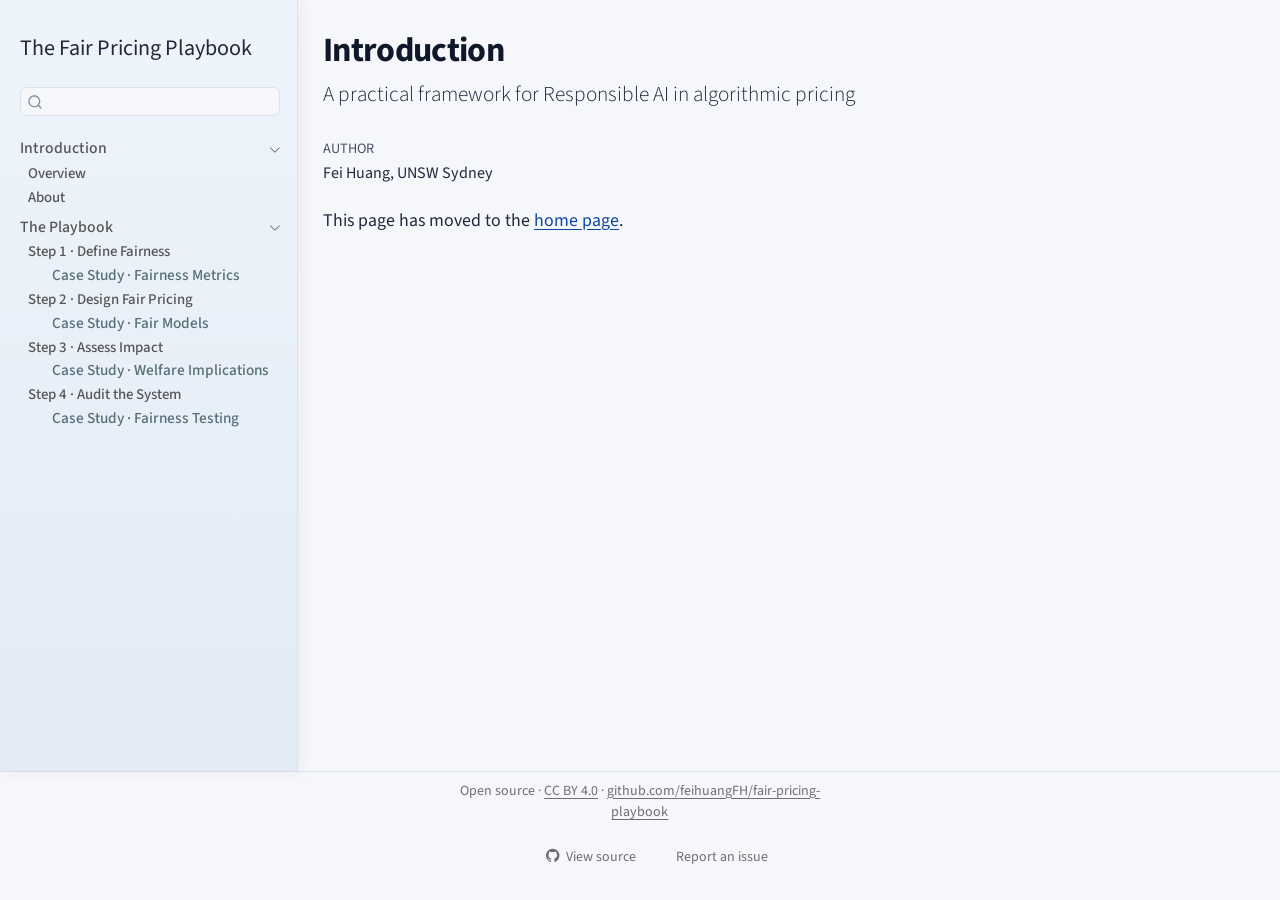
==== commit 1e47a6b2: "Hide the Summary Report page from navigation and the build The report was drifting out of sync with " ====
--- a/docs/Case-Studies/index.html
+++ b/docs/Case-Studies/index.html
@@ -133,12 +133,6 @@
   <div class="sidebar-item-container"> 
   <a href="../index.html" class="sidebar-item-text sidebar-link">
  <span class="menu-text">Overview</span></a>
-  </div>
-</li>
-          <li class="sidebar-item">
-  <div class="sidebar-item-container"> 
-  <a href="../report.html" class="sidebar-item-text sidebar-link">
- <span class="menu-text">Summary Report</span></a>
   </div>
 </li>
           <li class="sidebar-item">
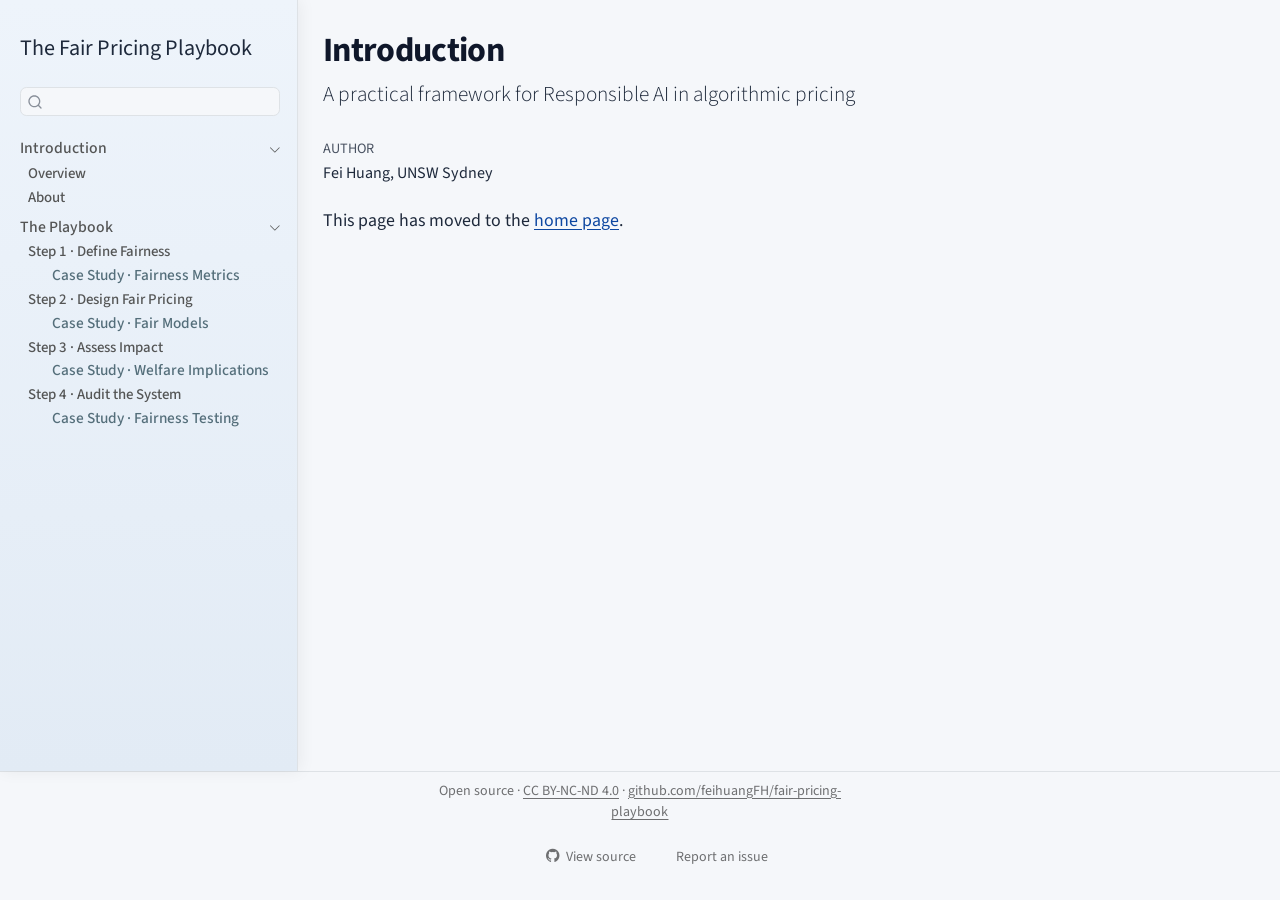
==== commit 3069e121: "Polish writing" ====
--- a/docs/Case-Studies/index.html
+++ b/docs/Case-Studies/index.html
@@ -651,7 +651,7 @@
       &nbsp;
     </div>   
     <div class="nav-footer-center">
-<p>Open source · <a href="https://creativecommons.org/licenses/by/4.0/">CC BY 4.0</a> · <a href="https://github.com/feihuangFH/fair-pricing-playbook">github.com/feihuangFH/fair-pricing-playbook</a></p>
+<p>Open source · <a href="https://creativecommons.org/licenses/by-nc-nd/4.0/">CC BY-NC-ND 4.0</a> · <a href="https://github.com/feihuangFH/fair-pricing-playbook">github.com/feihuangFH/fair-pricing-playbook</a></p>
 <div class="toc-actions"><ul><li><a href="https://github.com/feihuangFH/fair-pricing-playbook/blob/main/Case-Studies/index.qmd" class="toc-action"><i class="bi bi-github"></i>View source</a></li><li><a href="https://github.com/feihuangFH/fair-pricing-playbook/issues/new" class="toc-action"><i class="bi empty"></i>Report an issue</a></li></ul></div></div>
     <div class="nav-footer-right">
       &nbsp;
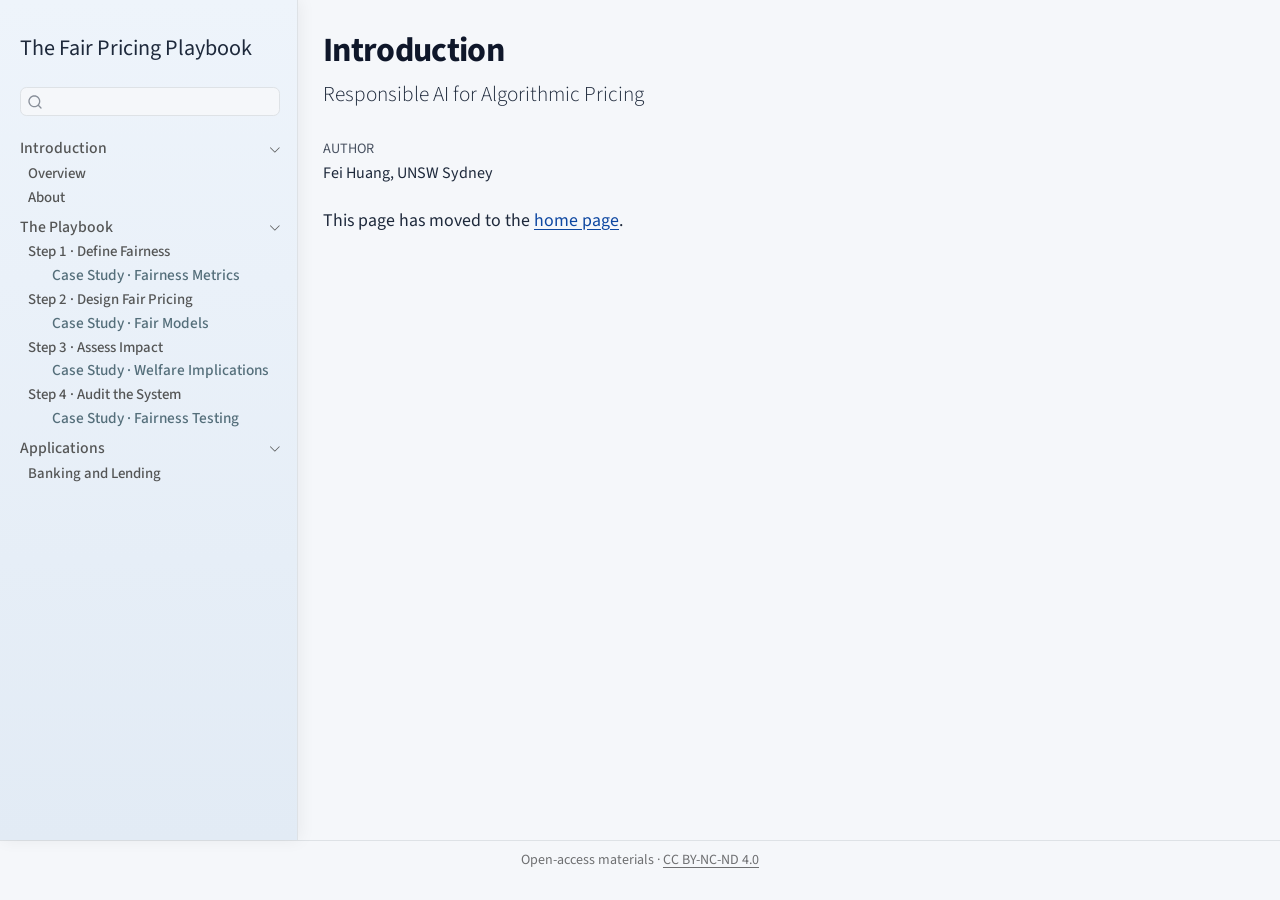
==== commit 98d2c564: "Publish rendered site (docs only)" ====
--- a/docs/Case-Studies/index.html
+++ b/docs/Case-Studies/index.html
@@ -202,6 +202,23 @@
 </li>
       </ul>
   </li>
+        <li class="sidebar-item sidebar-item-section">
+      <div class="sidebar-item-container"> 
+            <a class="sidebar-item-text sidebar-link text-start" data-bs-toggle="collapse" data-bs-target="#quarto-sidebar-section-3" role="navigation" aria-expanded="true">
+ <span class="menu-text">Applications</span></a>
+          <a class="sidebar-item-toggle text-start" data-bs-toggle="collapse" data-bs-target="#quarto-sidebar-section-3" role="navigation" aria-expanded="true" aria-label="Toggle section">
+            <i class="bi bi-chevron-right ms-2"></i>
+          </a> 
+      </div>
+      <ul id="quarto-sidebar-section-3" class="collapse list-unstyled sidebar-section depth1 show">  
+          <li class="sidebar-item">
+  <div class="sidebar-item-container"> 
+  <a href="../Applications/Banking.html" class="sidebar-item-text sidebar-link">
+ <span class="menu-text">Banking and Lending</span></a>
+  </div>
+</li>
+      </ul>
+  </li>
     </ul>
     </div>
 </nav>
@@ -216,7 +233,7 @@
 <header id="title-block-header" class="quarto-title-block default">
 <div class="quarto-title">
 <h1 class="title">Introduction</h1>
-<p class="subtitle lead">A practical framework for Responsible AI in algorithmic pricing</p>
+<p class="subtitle lead">Responsible AI for Algorithmic Pricing</p>
 </div>
 
 
@@ -651,8 +668,8 @@
       &nbsp;
     </div>   
     <div class="nav-footer-center">
-<p>Open source · <a href="https://creativecommons.org/licenses/by-nc-nd/4.0/">CC BY-NC-ND 4.0</a> · <a href="https://github.com/feihuangFH/fair-pricing-playbook">github.com/feihuangFH/fair-pricing-playbook</a></p>
-<div class="toc-actions"><ul><li><a href="https://github.com/feihuangFH/fair-pricing-playbook/blob/main/Case-Studies/index.qmd" class="toc-action"><i class="bi bi-github"></i>View source</a></li><li><a href="https://github.com/feihuangFH/fair-pricing-playbook/issues/new" class="toc-action"><i class="bi empty"></i>Report an issue</a></li></ul></div></div>
+<p>Open-access materials · <a href="https://creativecommons.org/licenses/by-nc-nd/4.0/">CC BY-NC-ND 4.0</a></p>
+</div>
     <div class="nav-footer-right">
       &nbsp;
     </div>
